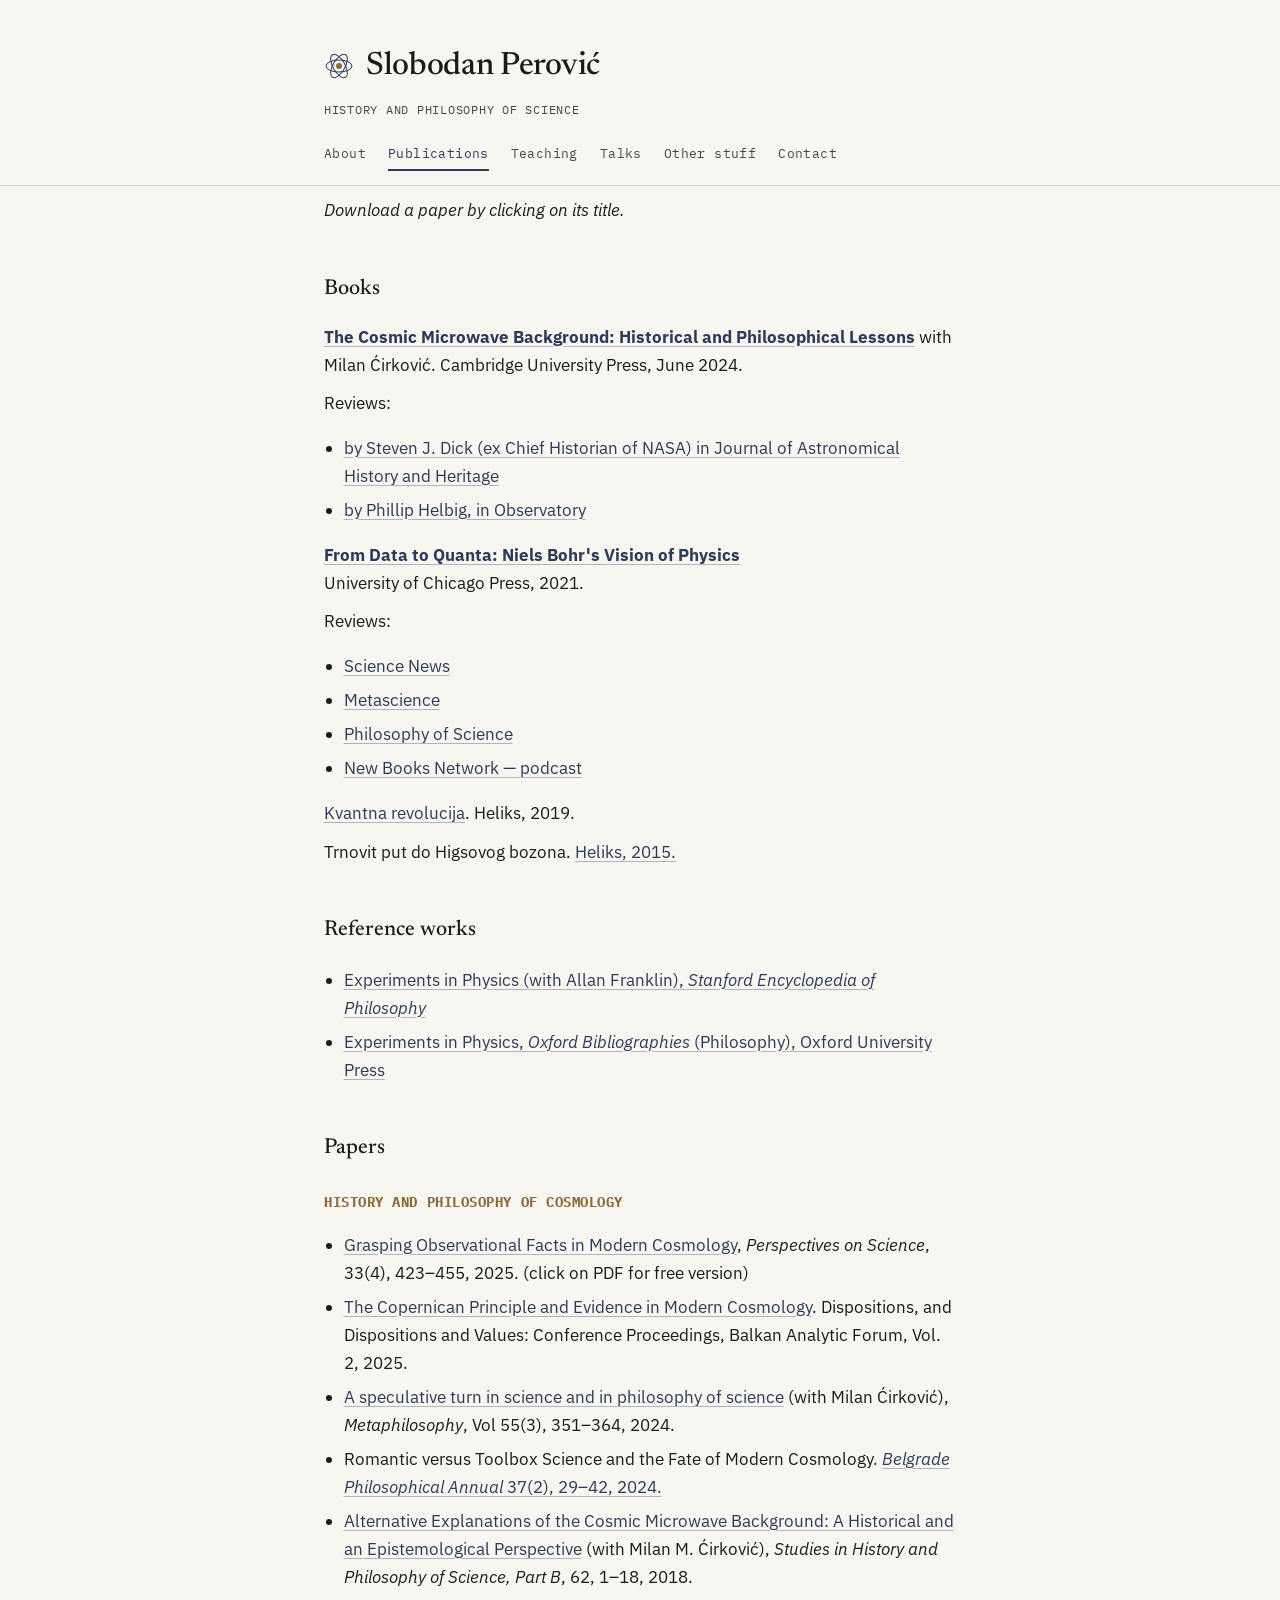
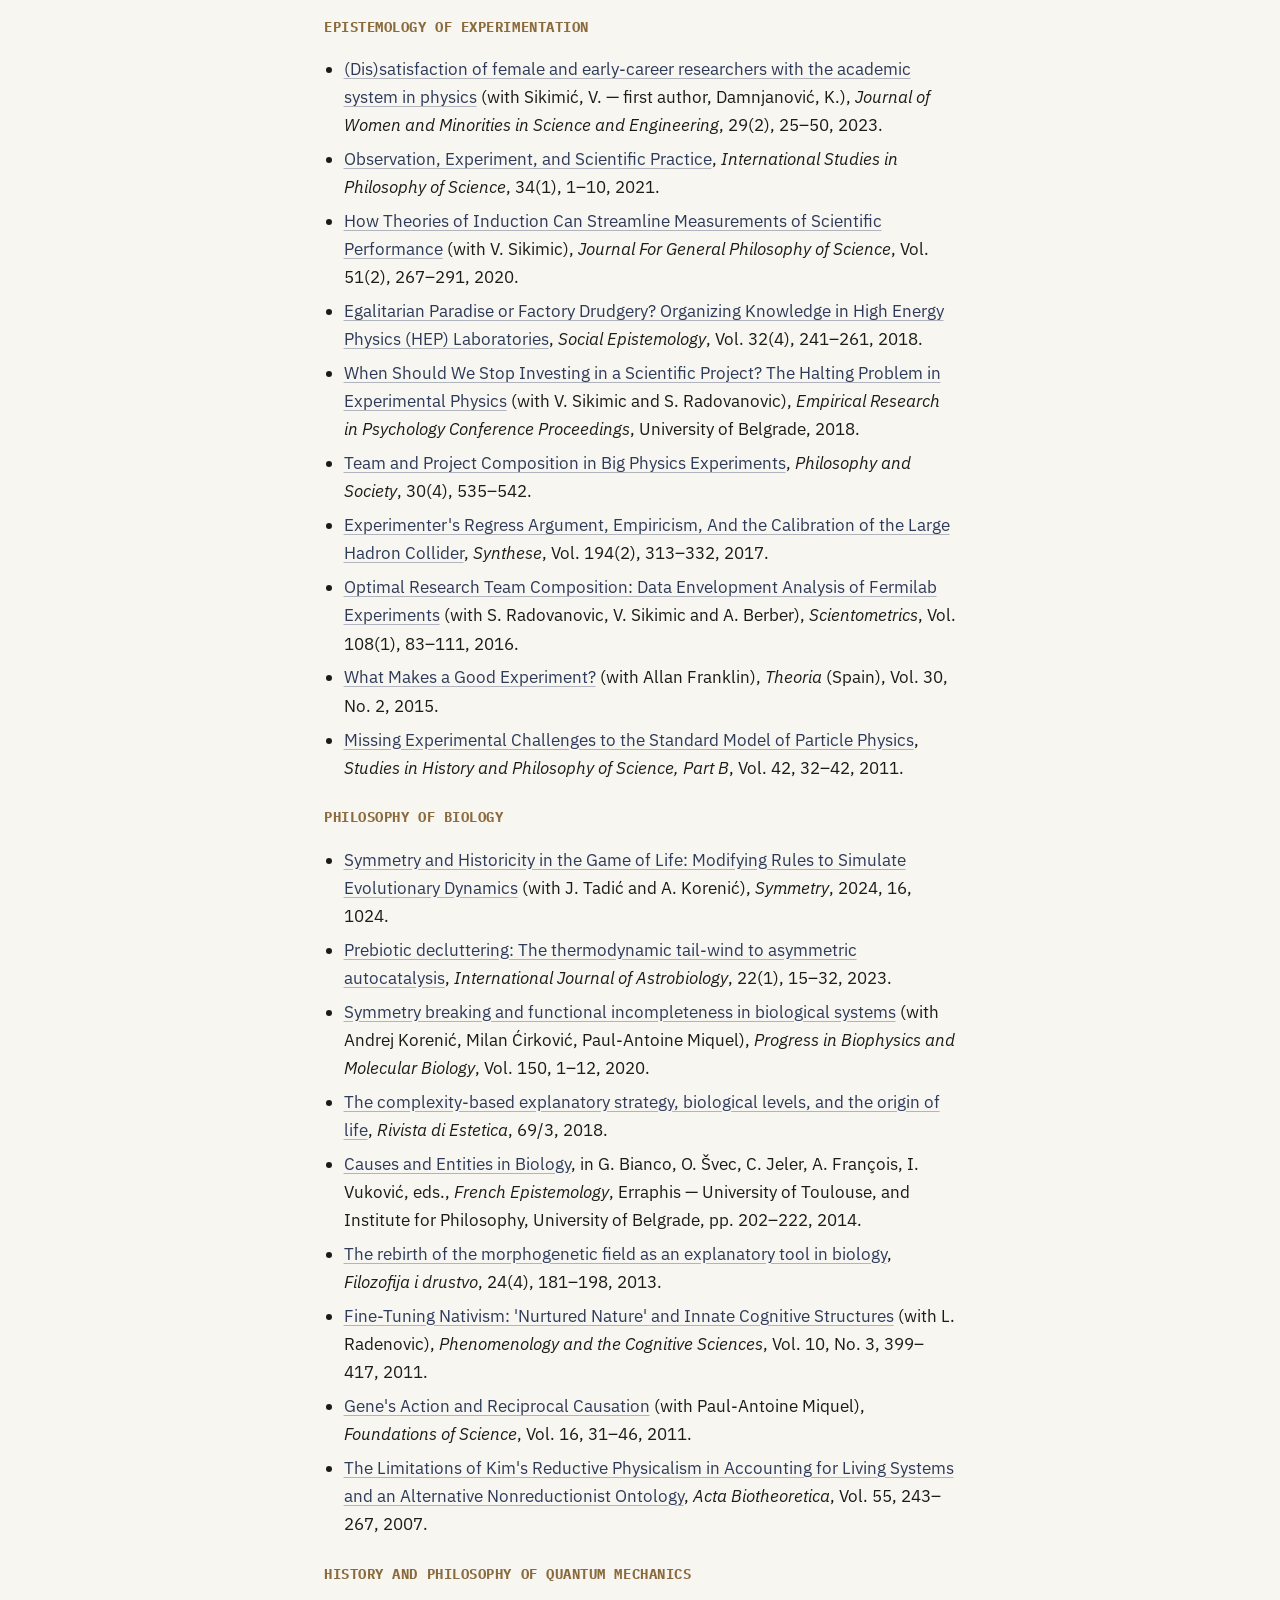
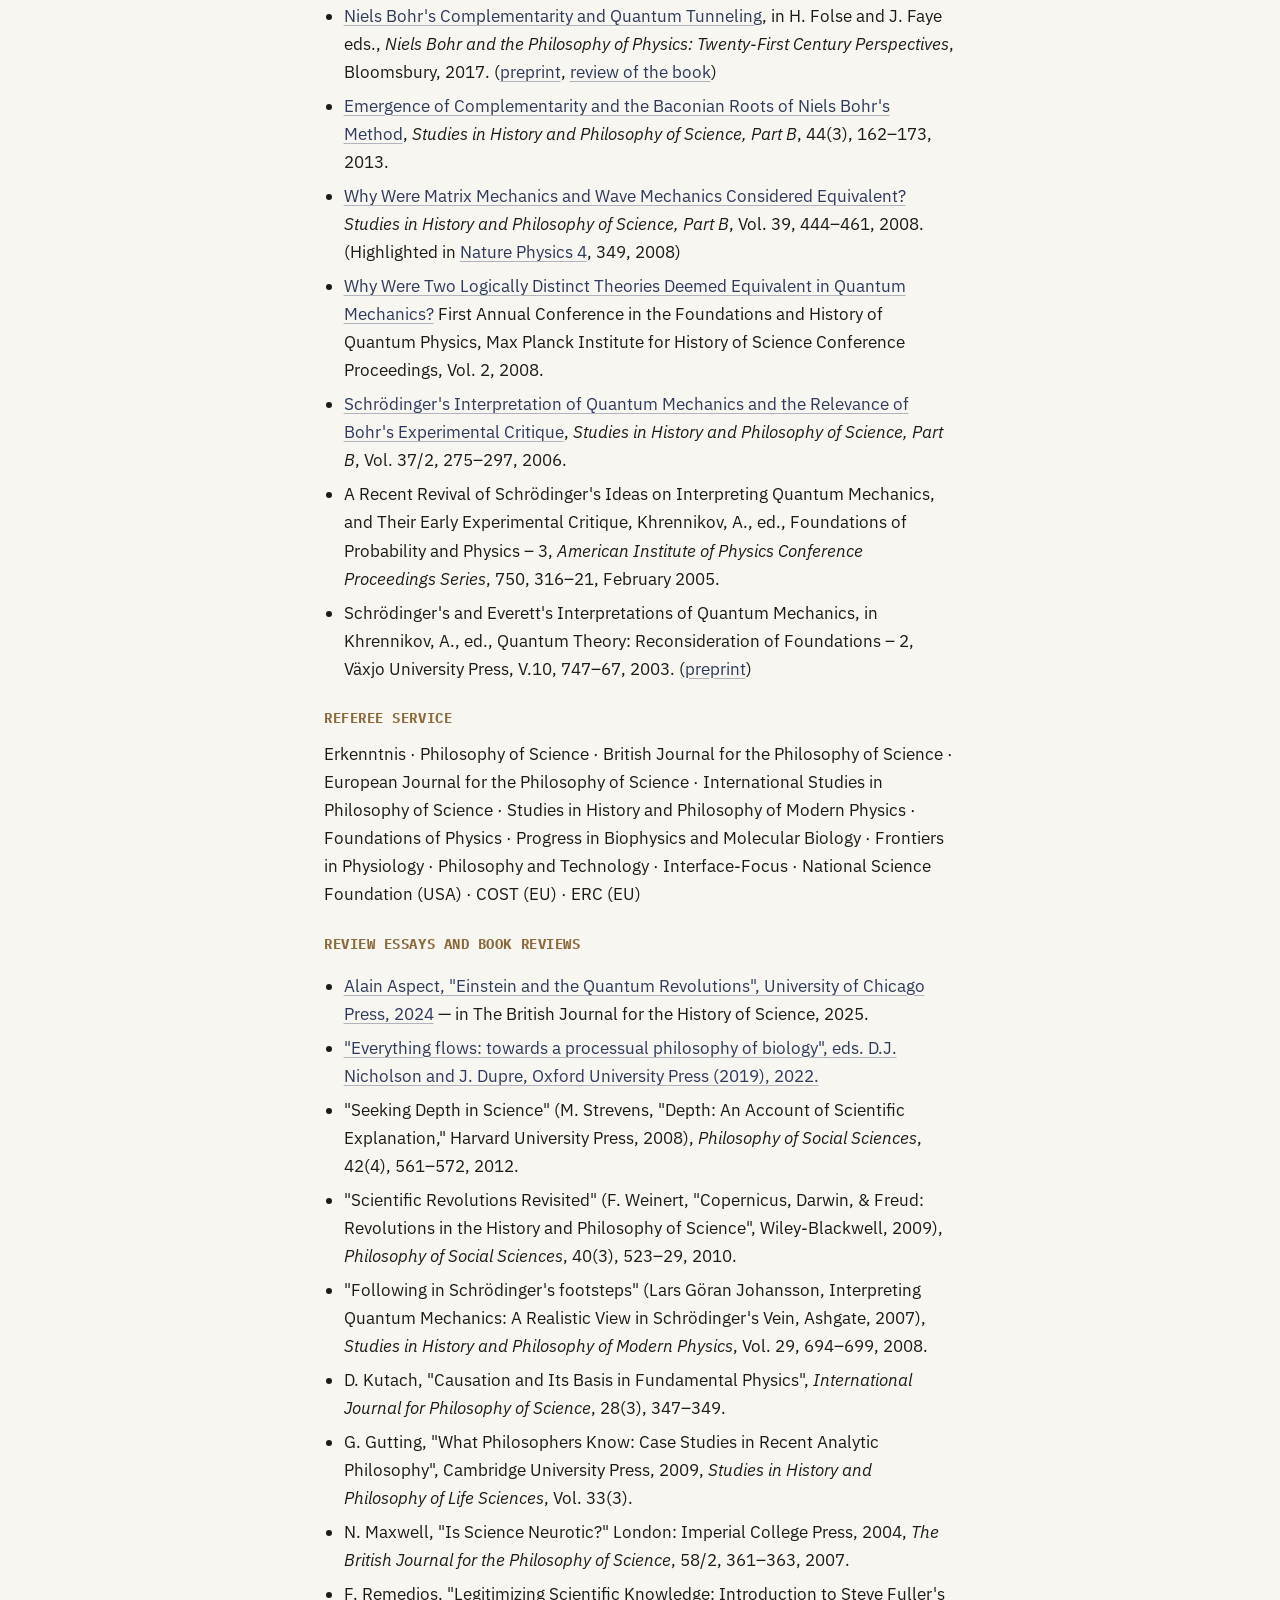
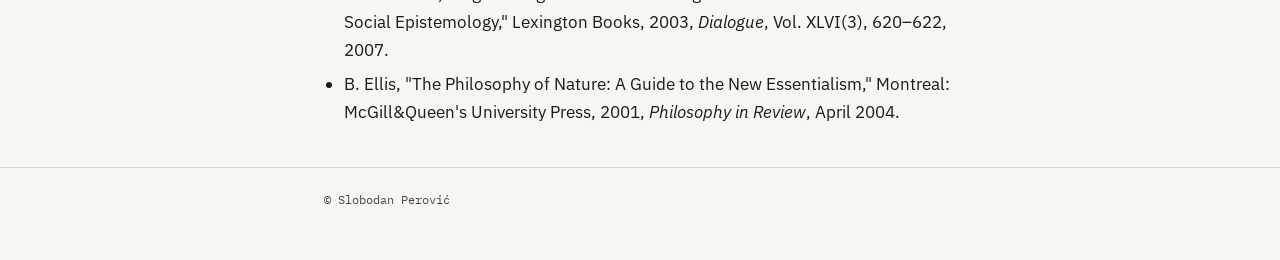
==== publications.html @ a777f741 "Add files via upload" ====
<!DOCTYPE html>
<html lang="en">
<head>
<meta charset="UTF-8">
<meta name="viewport" content="width=device-width, initial-scale=1.0">
<title>Publications — Slobodan Perović</title>
<link rel="stylesheet" href="style.css">
</head>
<body>
<header class="site-head">
  <div class="wrap">
    <div class="mark">
      <svg width="30" height="30" viewBox="0 0 30 30" fill="none" aria-hidden="true">
        <circle cx="15" cy="15" r="3" fill="#8b6b3d"/>
        <ellipse cx="15" cy="15" rx="13" ry="6" stroke="#2e3a59" stroke-width="1"/>
        <ellipse cx="15" cy="15" rx="13" ry="6" stroke="#2e3a59" stroke-width="1" transform="rotate(60 15 15)"/>
        <ellipse cx="15" cy="15" rx="13" ry="6" stroke="#2e3a59" stroke-width="1" transform="rotate(120 15 15)"/>
      </svg>
      <h1 class="name">Slobodan Perović</h1>
    </div>
    <p class="tagline">History and Philosophy of Science</p>
    <nav class="primary" aria-label="Primary">
      <a href="index.html">About</a>
      <a href="publications.html" aria-current="page">Publications</a>
      <a href="teaching.html">Teaching</a>
      <a href="talks.html">Talks</a>
      <a href="other-stuff.html">Other stuff</a>
      <a href="contact.html">Contact</a>
    </nav>
  </div>
</header>

<main class="wrap">
  <p><em>Download a paper by clicking on its title.</em></p>

  <h2>Books</h2>
  <p>
    <a href="https://www.cambridge.org/rs/universitypress/subjects/physics/history-philosophy-and-foundations-physics/cosmic-microwave-background-historical-and-philosophical-lessons?format=HB&isbn=9781108844604#contentsTabAnchor"><strong>The Cosmic Microwave Background: Historical and Philosophical Lessons</strong></a> with Milan Ćirković. Cambridge University Press, June 2024.
  </p>
  <p>Reviews:</p>
  <ul>
    <li><a href="https://www.sciengine.com/cfs/files/pdfs/view/1440-2807/E48D25704AE8447BB25E322429EAA5DD.pdf">by Steven J. Dick (ex Chief Historian of NASA) in Journal of Astronomical History and Heritage</a></li>
    <li><a href="https://www.obsmag.org/issues/published/2025/06/1306_0127.pdf">by Phillip Helbig, in Observatory</a></li>
  </ul>

  <p>
    <a href="https://press.uchicago.edu/ucp/books/book/chicago/F/bo101561191.html"><strong>From Data to Quanta: Niels Bohr's Vision of Physics</strong></a><br>
    University of Chicago Press, 2021.
  </p>
  <p>Reviews:</p>
  <ul>
    <li><a href="https://www.sciencenews.org/article/niels-bohrs-quantum-mechanics-data-quanta-book">Science News</a></li>
    <li><a href="https://link.springer.com/article/10.1007/s11016-022-00734-8">Metascience</a></li>
    <li><a href="https://www.michaelcuffaro.com/files/perovic_review.pdf">Philosophy of Science</a></li>
    <li><a href="https://newbooksnetwork.com/from-data-to-quanta">New Books Network — podcast</a></li>
  </ul>

  <p><a href="https://www.heliks.rs/kvantna_revolucija.php">Kvantna revolucija</a>. Heliks, 2019.</p>
  <p>Trnovit put do Higsovog bozona. <a href="https://www.amazon.com/Trnovit-put-Higsovog-bozona-savremene/dp/8686059473/ref=sr_1_fkmr0_1?s=books&ie=UTF8&qid=1486733081&sr=1-1-fkmr0&keywords=trnovi+put+do+higsovog+bozona">Heliks, 2015.</a></p>

  <h2>Reference works</h2>
  <ul>
    <li><a href="http://plato.stanford.edu/entries/physics-experiment/">Experiments in Physics (with Allan Franklin), <em>Stanford Encyclopedia of Philosophy</em></a></li>
    <li><a href="http://www.oxfordbibliographies.com/view/document/obo-9780195396577/obo-9780195396577-0214.xml">Experiments in Physics, <em>Oxford Bibliographies</em> (Philosophy), Oxford University Press</a></li>
  </ul>

  <h2>Papers</h2>

  <h3>History and philosophy of cosmology</h3>
  <ul>
    <li><a href="https://direct.mit.edu/posc/article/33/4/423/131571/Grasping-Observational-Facts-in-Modern-Cosmology">Grasping Observational Facts in Modern Cosmology</a>, <em>Perspectives on Science</em>, 33(4), 423–455, 2025. (click on PDF for free version)</li>
    <li><a href="https://doi.fil.bg.ac.rs/pdf/eb_ser/baf/2025-2/baf-2025-2-ch2.pdf">The Copernican Principle and Evidence in Modern Cosmology</a>. Dispositions, and Dispositions and Values: Conference Proceedings, Balkan Analytic Forum, Vol. 2, 2025.</li>
    <li><!-- WEEBLY-HOSTED FILE — see migration checklist --><a href="https://slobodanperovic.weebly.com/uploads/4/4/2/9/44296385/metaphilosophy_perovic_cirkovic.pdf">A speculative turn in science and in philosophy of science</a> (with Milan Ćirković), <em>Metaphilosophy</em>, Vol 55(3), 351–364, 2024.</li>
    <li>Romantic versus Toolbox Science and the Fate of Modern Cosmology. <a href="https://scindeks-clanci.ceon.rs/data/pdf/0353-3891/2024/0353-38912402029P.pdf"><em>Belgrade Philosophical Annual</em> 37(2), 29–42, 2024.</a></li>
    <li><!-- WEEBLY-HOSTED FILE — see migration checklist --><a href="https://slobodanperovic.weebly.com/uploads/4/4/2/9/44296385/cmb_published_1-s2.0-s1355219816302039-main.pdf">Alternative Explanations of the Cosmic Microwave Background: A Historical and an Epistemological Perspective</a> (with Milan M. Ćirković), <em>Studies in History and Philosophy of Science, Part B</em>, 62, 1–18, 2018.</li>
  </ul>

  <h3>Epistemology of experimentation</h3>
  <ul>
    <li><a href="https://www.dl.begellhouse.com/journals/00551c876cc2f027,45f5b4723dec7a84,518a77305a600739.html">(Dis)satisfaction of female and early-career researchers with the academic system in physics</a> (with Sikimić, V. — first author, Damnjanović, K.), <em>Journal of Women and Minorities in Science and Engineering</em>, 29(2), 25–50, 2023.</li>
    <li><!-- WEEBLY-HOSTED FILE — see migration checklist --><a href="https://slobodanperovic.weebly.com/uploads/4/4/2/9/44296385/isps_observation_experiment.pdf">Observation, Experiment, and Scientific Practice</a>, <em>International Studies in Philosophy of Science</em>, 34(1), 1–10, 2021.</li>
    <li><!-- WEEBLY-HOSTED FILE — see migration checklist --><a href="https://slobodanperovic.weebly.com/uploads/4/4/2/9/44296385/how_theories_of_induction_can_streamline_measurements_of_scientific_performance.pdf">How Theories of Induction Can Streamline Measurements of Scientific Performance</a> (with V. Sikimic), <em>Journal For General Philosophy of Science</em>, Vol. 51(2), 267–291, 2020.</li>
    <li><!-- WEEBLY-HOSTED FILE — see migration checklist --><a href="https://slobodanperovic.weebly.com/uploads/4/4/2/9/44296385/egalitarian_paradise_or_factory_drudgery_organizing_knowledge_production_in_high_energy_physics_hep_laboratories.pdf">Egalitarian Paradise or Factory Drudgery? Organizing Knowledge in High Energy Physics (HEP) Laboratories</a>, <em>Social Epistemology</em>, Vol. 32(4), 241–261, 2018.</li>
    <li><a href="http://empirijskaistrazivanja.org/wp-content/uploads/2016/06/EIP18-Zbornik-radova-u-celini.pdf#page=113">When Should We Stop Investing in a Scientific Project? The Halting Problem in Experimental Physics</a> (with V. Sikimic and S. Radovanovic), <em>Empirical Research in Psychology Conference Proceedings</em>, University of Belgrade, 2018.</li>
    <li><!-- WEEBLY-HOSTED FILE — see migration checklist --><a href="https://slobodanperovic.weebly.com/uploads/4/4/2/9/44296385/team_and_project_composition_fid.pdf">Team and Project Composition in Big Physics Experiments</a>, <em>Philosophy and Society</em>, 30(4), 535–542.</li>
    <li><!-- WEEBLY-HOSTED FILE — see migration checklist --><a href="https://slobodanperovic.weebly.com/uploads/4/4/2/9/44296385/lhc_calibration.pdf">Experimenter's Regress Argument, Empiricism, And the Calibration of the Large Hadron Collider</a>, <em>Synthese</em>, Vol. 194(2), 313–332, 2017.</li>
    <li><!-- WEEBLY-HOSTED FILE — see migration checklist --><a href="https://slobodanperovic.weebly.com/uploads/4/4/2/9/44296385/optimal_research_team_composition_fermilab.pdf">Optimal Research Team Composition: Data Envelopment Analysis of Fermilab Experiments</a> (with S. Radovanovic, V. Sikimic and A. Berber), <em>Scientometrics</em>, Vol. 108(1), 83–111, 2016.</li>
    <li><a href="http://www.ehu.eus/ojs/index.php/THEORIA/issue/view/1340">What Makes a Good Experiment?</a> (with Allan Franklin), <em>Theoria</em> (Spain), Vol. 30, No. 2, 2015.</li>
    <li><!-- WEEBLY-HOSTED FILE — see migration checklist --><a href="https://slobodanperovic.weebly.com/uploads/4/4/2/9/44296385/1-s2.0-s1355219810000821-main.pdf">Missing Experimental Challenges to the Standard Model of Particle Physics</a>, <em>Studies in History and Philosophy of Science, Part B</em>, Vol. 42, 32–42, 2011.</li>
  </ul>

  <h3>Philosophy of biology</h3>
  <ul>
    <li><a href="https://www.mdpi.com/2073-8994/16/8/1024">Symmetry and Historicity in the Game of Life: Modifying Rules to Simulate Evolutionary Dynamics</a> (with J. Tadić and A. Korenić), <em>Symmetry</em>, 2024, 16, 1024.</li>
    <li><a href="https://www.cambridge.org/core/services/aop-cambridge-core/content/view/21E5C1A3A813F80E51B9C87ED7BC41E3/S1473550422000295a.pdf/prebiotic-decluttering-the-thermodynamic-tail-wind-to-asymmetric-autocatalysis.pdf">Prebiotic decluttering: The thermodynamic tail-wind to asymmetric autocatalysis</a>, <em>International Journal of Astrobiology</em>, 22(1), 15–32, 2023.</li>
    <li><!-- WEEBLY-HOSTED FILE — see migration checklist --><a href="https://slobodanperovic.weebly.com/uploads/4/4/2/9/44296385/symetry_breaking_final_in_issue.pdf">Symmetry breaking and functional incompleteness in biological systems</a> (with Andrej Korenić, Milan Ćirković, Paul-Antoine Miquel), <em>Progress in Biophysics and Molecular Biology</em>, Vol. 150, 1–12, 2020.</li>
    <li><!-- WEEBLY-HOSTED FILE — see migration checklist --><a href="https://slobodanperovic.weebly.com/uploads/4/4/2/9/44296385/rde69-05_perovic.pdf">The complexity-based explanatory strategy, biological levels, and the origin of life</a>, <em>Rivista di Estetica</em>, 69/3, 2018.</li>
    <li><!-- WEEBLY-HOSTED FILE — see migration checklist --><a href="https://slobodanperovic.weebly.com/uploads/4/4/2/9/44296385/epistémologie_française-french_epistemology.pdf">Causes and Entities in Biology</a>, in G. Bianco, O. Švec, C. Jeler, A. François, I. Vuković, eds., <em>French Epistemology</em>, Erraphis — University of Toulouse, and Institute for Philosophy, University of Belgrade, pp. 202–222, 2014.</li>
    <li><a href="http://www.doiserbia.nb.rs/img/doi/0353-5738/2013/0353-57381304181P.pdf">The rebirth of the morphogenetic field as an explanatory tool in biology</a>, <em>Filozofija i drustvo</em>, 24(4), 181–198, 2013.</li>
    <li><!-- WEEBLY-HOSTED FILE — see migration checklist --><a href="https://slobodanperovic.weebly.com/uploads/4/4/2/9/44296385/art_3a10.1007_2fs11097-010-9180-0.pdf">Fine-Tuning Nativism: 'Nurtured Nature' and Innate Cognitive Structures</a> (with L. Radenovic), <em>Phenomenology and the Cognitive Sciences</em>, Vol. 10, No. 3, 399–417, 2011.</li>
    <li><a href="https://www.researchgate.net/publication/225429998_On_Gene%27s_Action_and_Reciprocal_Causation">Gene's Action and Reciprocal Causation</a> (with Paul-Antoine Miquel), <em>Foundations of Science</em>, Vol. 16, 31–46, 2011.</li>
    <li><!-- WEEBLY-HOSTED FILE — see migration checklist --><a href="https://slobodanperovic.weebly.com/uploads/4/4/2/9/44296385/the_limitations_of_kim_s_reductive_physi.pdf">The Limitations of Kim's Reductive Physicalism in Accounting for Living Systems and an Alternative Nonreductionist Ontology</a>, <em>Acta Biotheoretica</em>, Vol. 55, 243–267, 2007.</li>
  </ul>

  <h3>History and philosophy of quantum mechanics</h3>
  <ul>
    <li><a href="http://www.bloomsbury.com/uk/niels-bohr-and-the-philosophy-of-physics-9781350035119/">Niels Bohr's Complementarity and Quantum Tunneling</a>, in H. Folse and J. Faye eds., <em>Niels Bohr and the Philosophy of Physics: Twenty-First Century Perspectives</em>, Bloomsbury, 2017. (<a href="http://philsci-archive.pitt.edu/14031/1/Collection_Perovic_complementarity_tunneling_philsciarchives.pdf">preprint</a>, <a href="https://ndpr.nd.edu/news/niels-bohr-and-the-philosophy-of-physics-twenty-first-century-perspectives/">review of the book</a>)</li>
    <li><!-- WEEBLY-HOSTED FILE — see migration checklist --><a href="https://slobodanperovic.weebly.com/uploads/4/4/2/9/44296385/1-s2.0-s1355219813000427-main.pdf">Emergence of Complementarity and the Baconian Roots of Niels Bohr's Method</a>, <em>Studies in History and Philosophy of Science, Part B</em>, 44(3), 162–173, 2013.</li>
    <li><!-- WEEBLY-HOSTED FILE — see migration checklist --><a href="https://slobodanperovic.weebly.com/uploads/4/4/2/9/44296385/1-s2.0-s1355219808000063-main__1_.pdf">Why Were Matrix Mechanics and Wave Mechanics Considered Equivalent?</a> <em>Studies in History and Philosophy of Science, Part B</em>, Vol. 39, 444–461, 2008. (Highlighted in <a href="http://physics.gmu.edu/~pnikolic/QOB/papers/KaneNature.pdf">Nature Physics 4</a>, 349, 2008)</li>
    <li><a href="http://philsci-archive.pitt.edu/3658/1/perovic_preprint.pdf">Why Were Two Logically Distinct Theories Deemed Equivalent in Quantum Mechanics?</a> First Annual Conference in the Foundations and History of Quantum Physics, Max Planck Institute for History of Science Conference Proceedings, Vol. 2, 2008.</li>
    <li><a href="https://slobodanperovic.weebly.com/uploads/4/4/2/9/44296385/bohr_schrodinger_published.pdf">Schrödinger's Interpretation of Quantum Mechanics and the Relevance of Bohr's Experimental Critique</a>, <em>Studies in History and Philosophy of Science, Part B</em>, Vol. 37/2, 275–297, 2006. <!-- WEEBLY-HOSTED FILE — see migration checklist --></li>
    <li>A Recent Revival of Schrödinger's Ideas on Interpreting Quantum Mechanics, and Their Early Experimental Critique, Khrennikov, A., ed., Foundations of Probability and Physics – 3, <em>American Institute of Physics Conference Proceedings Series</em>, 750, 316–21, February 2005.</li>
    <li>Schrödinger's and Everett's Interpretations of Quantum Mechanics, in Khrennikov, A., ed., Quantum Theory: Reconsideration of Foundations – 2, Växjo University Press, V.10, 747–67, 2003. <!-- WEEBLY-HOSTED FILE — see migration checklist --> (<a href="https://slobodanperovic.weebly.com/uploads/4/4/2/9/44296385/schrodinger_everett_vaxjo-proceedings%5B2%5D_s_perovic.pdf">preprint</a>)</li>
  </ul>

  <h3>Referee service</h3>
  <p>Erkenntnis · Philosophy of Science · British Journal for the Philosophy of Science · European Journal for the Philosophy of Science · International Studies in Philosophy of Science · Studies in History and Philosophy of Modern Physics · Foundations of Physics · Progress in Biophysics and Molecular Biology · Frontiers in Physiology · Philosophy and Technology · Interface-Focus · National Science Foundation (USA) · COST (EU) · ERC (EU)</p>

  <h3>Review essays and book reviews</h3>
  <ul>
    <li><a href="https://www.cambridge.org/core/journals/british-journal-for-the-history-of-science/article/alain-aspect-einstein-and-the-quantum-revolutions-chicago-university-of-chicago-press-2024-pp-117-isbn-9780226832012-1600-cloth/07720EC0BFD5B180AAAAEBC1EBA61ECC">Alain Aspect, "Einstein and the Quantum Revolutions", University of Chicago Press, 2024</a> — in The British Journal for the History of Science, 2025.</li>
    <li><a href="https://link.springer.com/epdf/10.1007/s11016-022-00753-5">"Everything flows: towards a processual philosophy of biology", eds. D.J. Nicholson and J. Dupre, Oxford University Press (2019), 2022.</a></li>
    <li>"Seeking Depth in Science" (M. Strevens, "Depth: An Account of Scientific Explanation," Harvard University Press, 2008), <em>Philosophy of Social Sciences</em>, 42(4), 561–572, 2012.</li>
    <li>"Scientific Revolutions Revisited" (F. Weinert, "Copernicus, Darwin, & Freud: Revolutions in the History and Philosophy of Science", Wiley-Blackwell, 2009), <em>Philosophy of Social Sciences</em>, 40(3), 523–29, 2010.</li>
    <li>"Following in Schrödinger's footsteps" (Lars Göran Johansson, Interpreting Quantum Mechanics: A Realistic View in Schrödinger's Vein, Ashgate, 2007), <em>Studies in History and Philosophy of Modern Physics</em>, Vol. 29, 694–699, 2008.</li>
    <li>D. Kutach, "Causation and Its Basis in Fundamental Physics", <em>International Journal for Philosophy of Science</em>, 28(3), 347–349.</li>
    <li>G. Gutting, "What Philosophers Know: Case Studies in Recent Analytic Philosophy", Cambridge University Press, 2009, <em>Studies in History and Philosophy of Life Sciences</em>, Vol. 33(3).</li>
    <li>N. Maxwell, "Is Science Neurotic?" London: Imperial College Press, 2004, <em>The British Journal for the Philosophy of Science</em>, 58/2, 361–363, 2007.</li>
    <li>F. Remedios, "Legitimizing Scientific Knowledge: Introduction to Steve Fuller's Social Epistemology," Lexington Books, 2003, <em>Dialogue</em>, Vol. XLVI(3), 620–622, 2007.</li>
    <li>B. Ellis, "The Philosophy of Nature: A Guide to the New Essentialism," Montreal: McGill&Queen's University Press, 2001, <em>Philosophy in Review</em>, April 2004.</li>
  </ul>
</main>

<footer class="site-foot">
  <div class="wrap">© Slobodan Perović</div>
</footer>
</body>
</html>
---- style.css ----
@import url('https://fonts.googleapis.com/css2?family=Newsreader:ital,opsz,wght@0,6..72,400;0,6..72,500;0,6..72,600;1,6..72,400&family=IBM+Plex+Sans:wght@400;500;600&family=IBM+Plex+Mono:wght@400;500&display=swap');

:root{
  --paper:#f7f6f1;
  --paper-dim:#efede5;
  --ink:#1c1b17;
  --ink-soft:#4a473e;
  --rule:#d9d4c6;
  --indigo:#2e3a59;
  --gilt:#8b6b3d;
  --measure:680px;
}

*{box-sizing:border-box;}

html{scroll-behavior:smooth;}

body{
  margin:0;
  background:var(--paper);
  color:var(--ink);
  font-family:'IBM Plex Sans', system-ui, sans-serif;
  font-size:17px;
  line-height:1.65;
  -webkit-font-smoothing:antialiased;
}

a{color:var(--indigo); text-decoration-color:rgba(46,58,89,0.35); text-underline-offset:3px;}
a:hover{color:var(--gilt); text-decoration-color:var(--gilt);}
a:focus-visible, button:focus-visible{outline:2px solid var(--gilt); outline-offset:3px;}

.wrap{max-width:var(--measure); margin:0 auto; padding:0 24px;}

header.site-head{
  border-bottom:1px solid var(--rule);
  padding:40px 0 0 0;
}

.mark{
  display:flex; align-items:center; gap:12px; margin-bottom:6px;
}
.mark svg{flex-shrink:0;}

.name{
  font-family:'Newsreader', Georgia, serif;
  font-weight:500;
  font-size:2rem;
  letter-spacing:-0.01em;
  margin:0;
}
.tagline{
  font-family:'IBM Plex Mono', monospace;
  font-size:0.78rem;
  letter-spacing:0.06em;
  text-transform:uppercase;
  color:var(--ink-soft);
  margin:2px 0 20px 0;
}

nav.primary{
  display:flex; flex-wrap:wrap; gap:2px 22px;
  padding-bottom:14px;
}
nav.primary a{
  font-family:'IBM Plex Mono', monospace;
  font-size:0.82rem;
  letter-spacing:0.03em;
  color:var(--ink-soft);
  text-decoration:none;
  padding:4px 0;
  border-bottom:2px solid transparent;
}
nav.primary a:hover{ color:var(--indigo); border-bottom-color:var(--gilt); }
nav.primary a[aria-current="page"]{ color:var(--indigo); border-bottom-color:var(--indigo); }

main{padding:44px 0 30px 0;}

h2{
  font-family:'Newsreader', Georgia, serif;
  font-weight:500;
  font-size:1.35rem;
  margin:2.2em 0 0.7em 0;
  color:var(--ink);
}
h2:first-child{margin-top:0;}

h3{
  font-family:'IBM Plex Mono', monospace;
  font-size:0.85rem;
  letter-spacing:0.04em;
  text-transform:uppercase;
  color:var(--gilt);
  margin:1.8em 0 0.6em 0;
}

p{margin:0.6em 0;}
ul{padding-left:1.15em;}
li{margin:0.35em 0;}

.divider{
  border:none; border-top:1px solid var(--rule);
  margin:2.4em 0;
  position:relative;
}
.divider::after{
  content:"·";
  position:absolute; left:50%; top:-0.65em; transform:translateX(-50%);
  background:var(--paper); padding:0 10px;
  color:var(--gilt); font-size:1.1rem;
}

.contact-block{
  font-family:'IBM Plex Mono', monospace;
  font-size:0.92rem;
  background:var(--paper-dim);
  border:1px solid var(--rule);
  padding:20px 22px;
  border-radius:2px;
  margin-top:1.2em;
}
.contact-block a{word-break:break-word;}

figure{margin:1.2em 0;}
figure img{max-width:100%; border:1px solid var(--rule); display:block;}
figcaption{font-family:'IBM Plex Mono', monospace; font-size:0.78rem; color:var(--ink-soft); margin-top:6px;}

.video-embed{position:relative; padding-top:56.25%; margin:1em 0; border:1px solid var(--rule);}
.video-embed iframe{position:absolute; inset:0; width:100%; height:100%; border:0;}

footer.site-foot{
  border-top:1px solid var(--rule);
  margin-top:40px;
  padding:22px 0 50px 0;
  font-family:'IBM Plex Mono', monospace;
  font-size:0.76rem;
  color:var(--ink-soft);
}

@media (max-width:520px){
  body{font-size:16px;}
  .name{font-size:1.6rem;}
  header.site-head{padding-top:28px;}
}
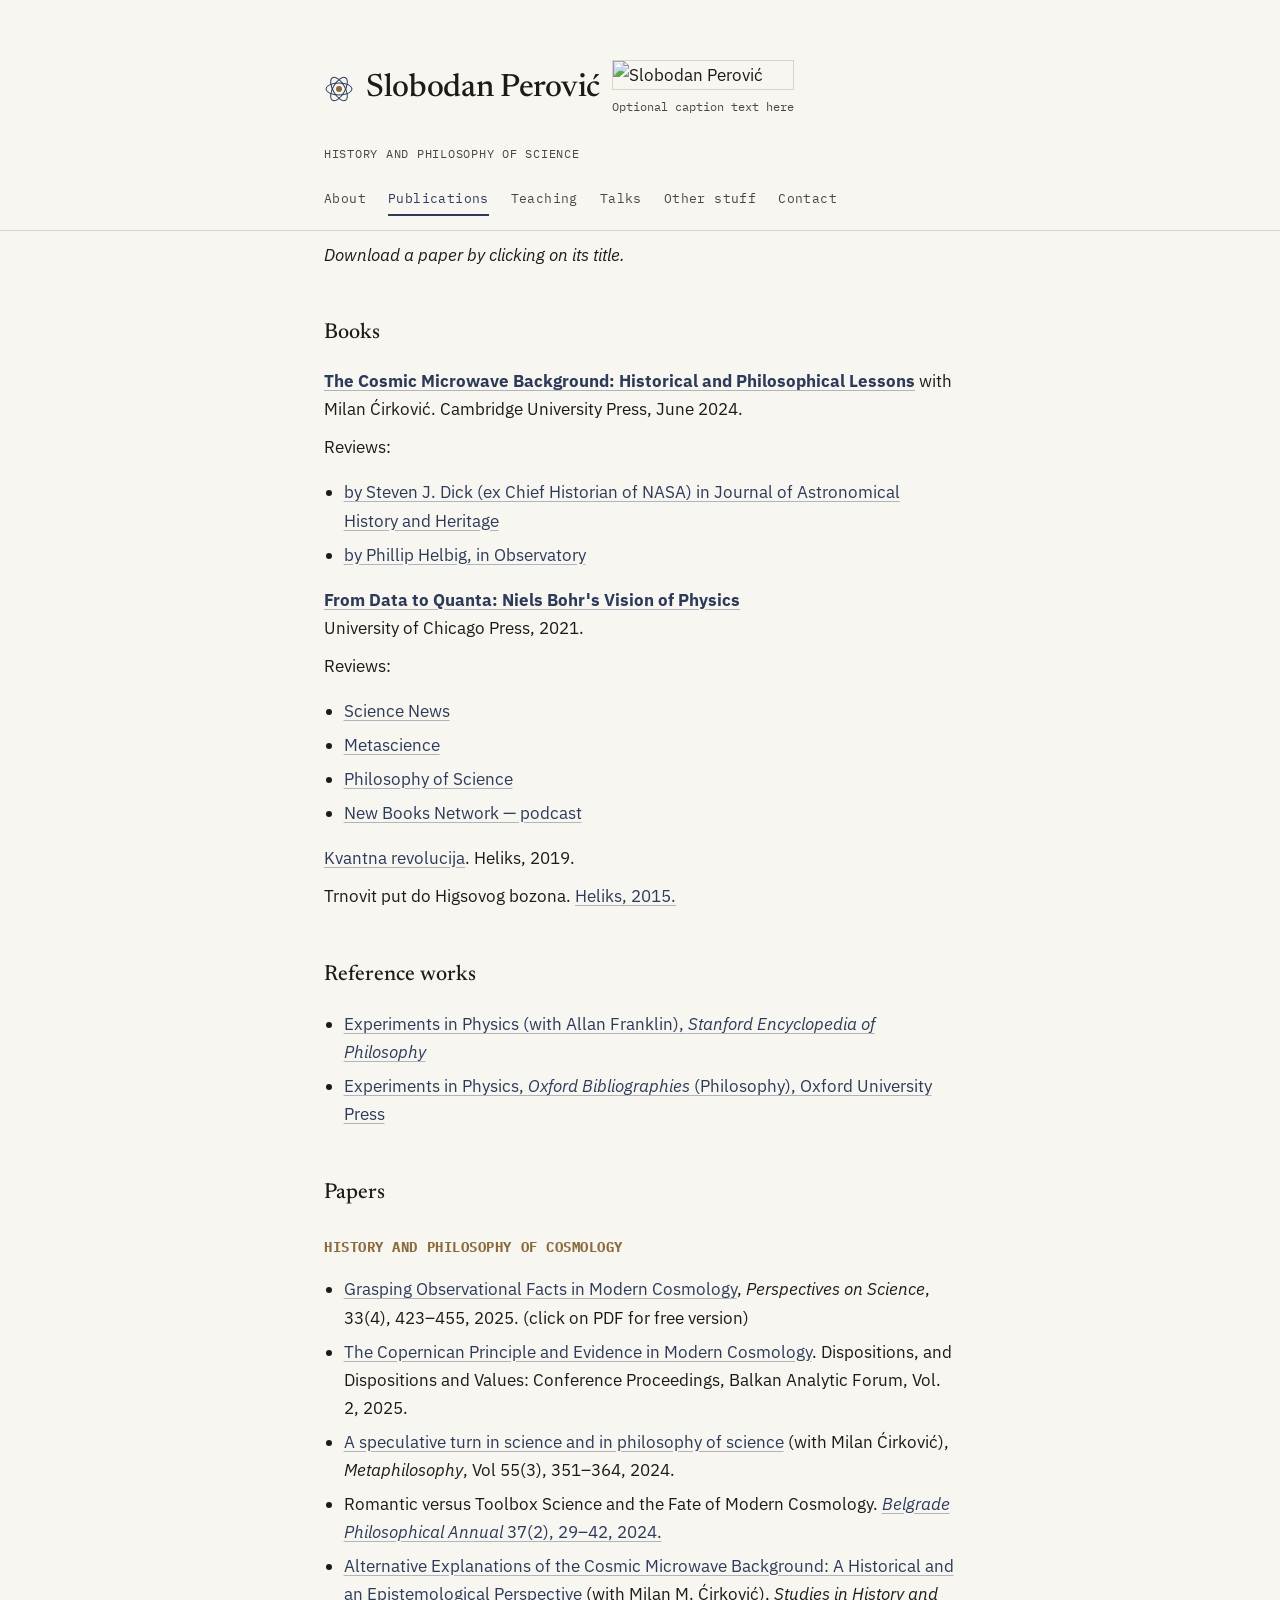
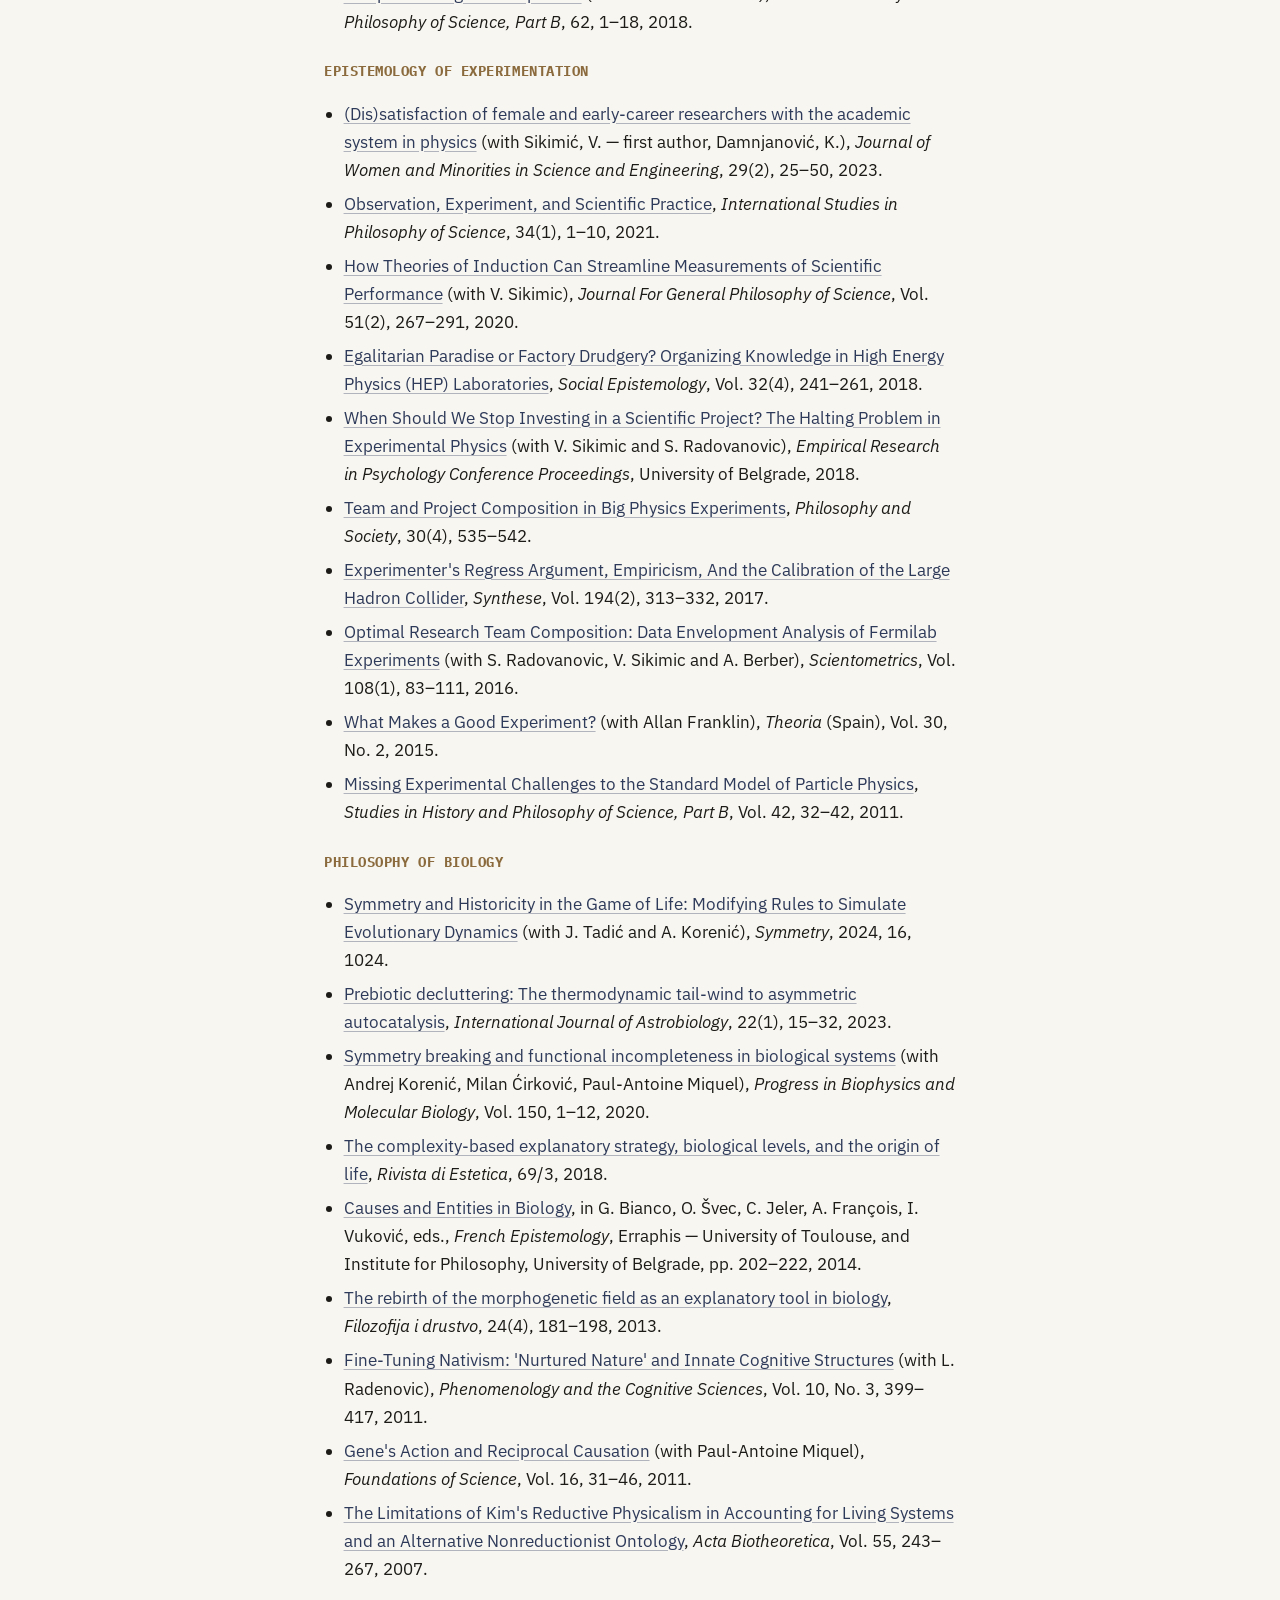
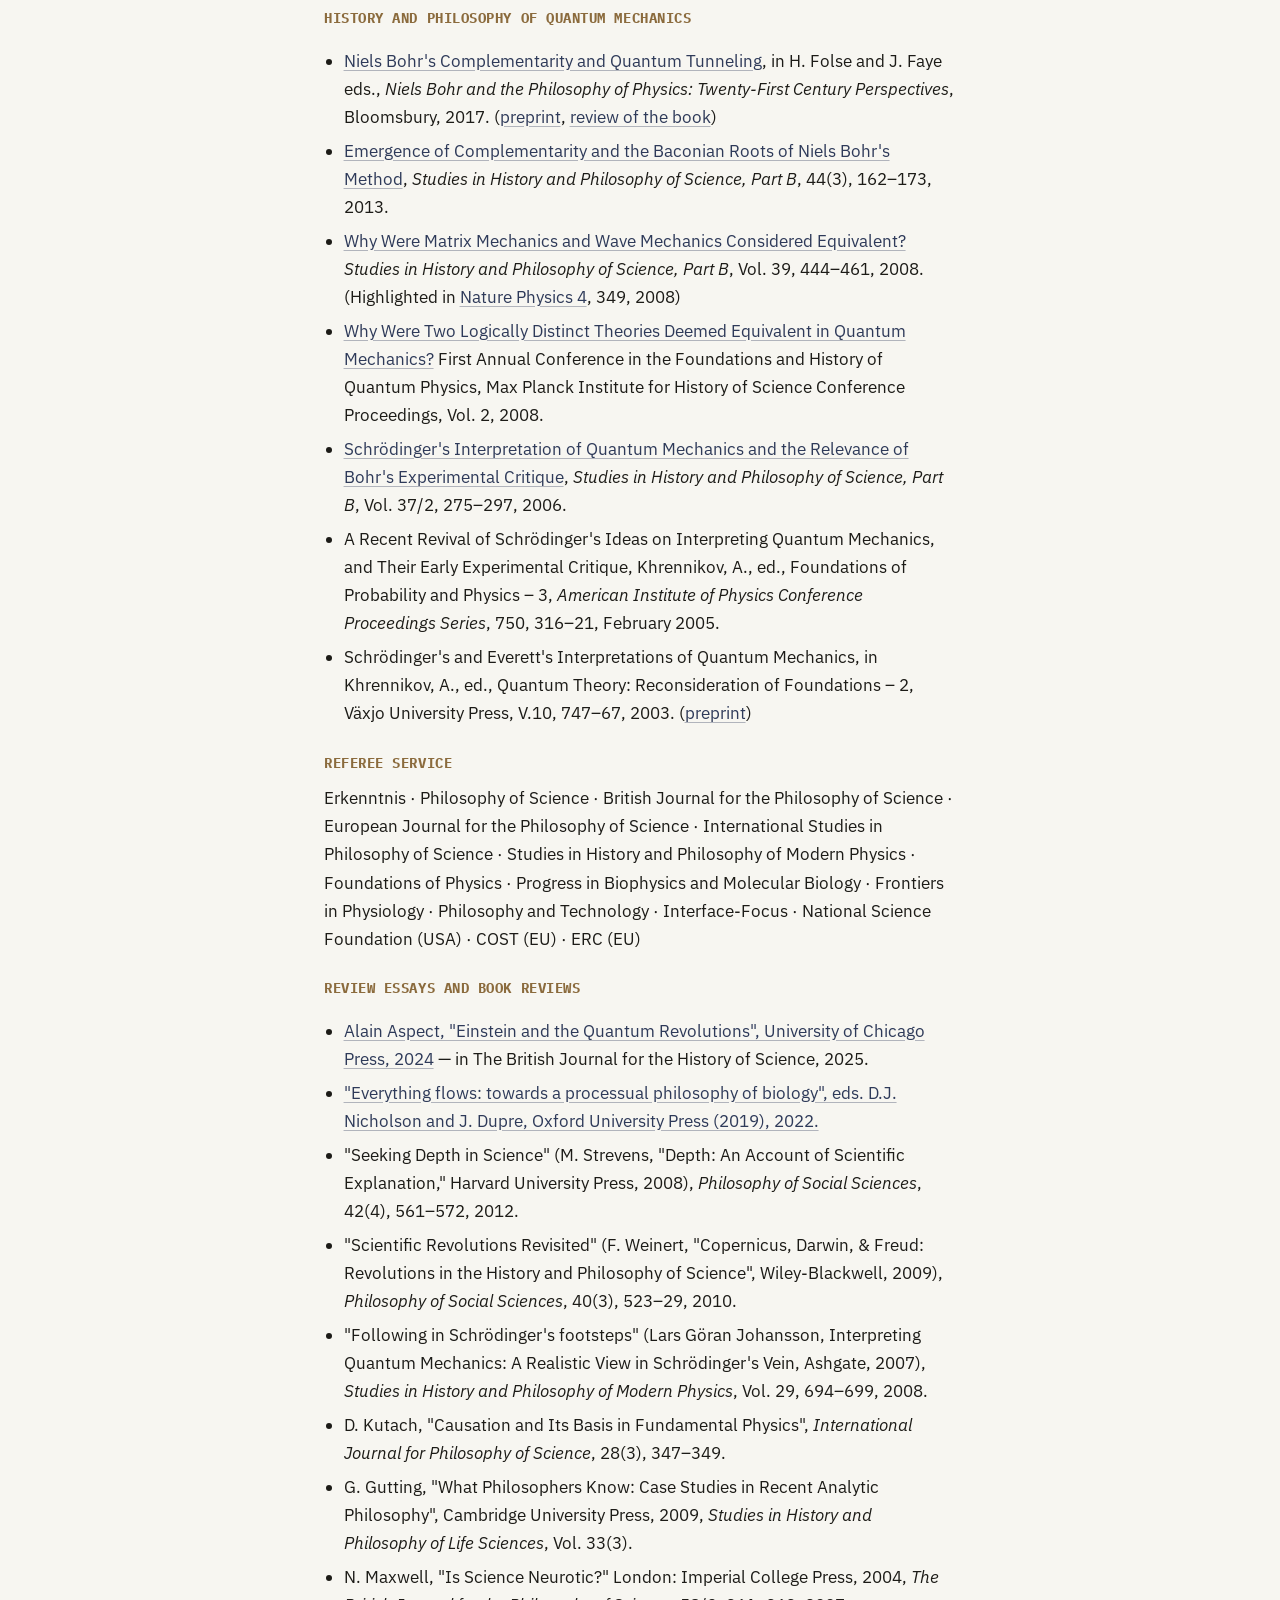
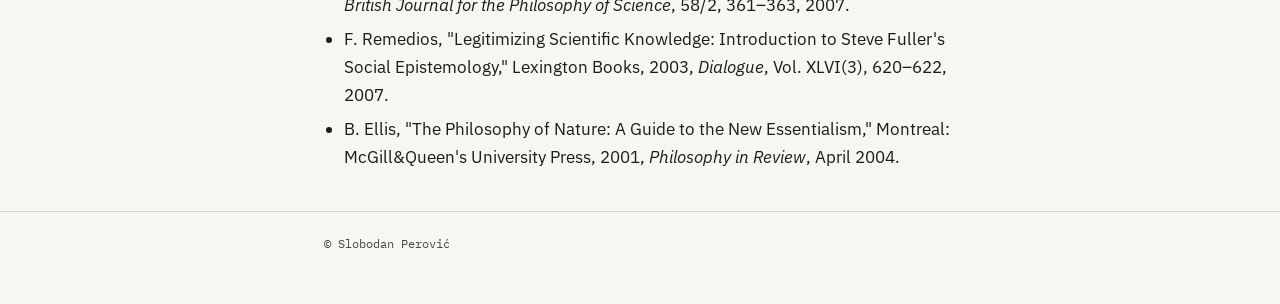
==== commit 8e9d061c: "Add image and caption for Slobodan Perović" ====
--- a/publications.html
+++ b/publications.html
@@ -17,6 +17,10 @@
         <ellipse cx="15" cy="15" rx="13" ry="6" stroke="#2e3a59" stroke-width="1" transform="rotate(120 15 15)"/>
       </svg>
       <h1 class="name">Slobodan Perović</h1>
+      <figure>
+  <img src="images/slobodanperovic.jpg" alt="Slobodan Perović">
+  <figcaption>Optional caption text here</figcaption>
+</figure>
     </div>
     <p class="tagline">History and Philosophy of Science</p>
     <nav class="primary" aria-label="Primary">
@@ -70,47 +74,47 @@
   <ul>
     <li><a href="https://direct.mit.edu/posc/article/33/4/423/131571/Grasping-Observational-Facts-in-Modern-Cosmology">Grasping Observational Facts in Modern Cosmology</a>, <em>Perspectives on Science</em>, 33(4), 423–455, 2025. (click on PDF for free version)</li>
     <li><a href="https://doi.fil.bg.ac.rs/pdf/eb_ser/baf/2025-2/baf-2025-2-ch2.pdf">The Copernican Principle and Evidence in Modern Cosmology</a>. Dispositions, and Dispositions and Values: Conference Proceedings, Balkan Analytic Forum, Vol. 2, 2025.</li>
-    <li><!-- WEEBLY-HOSTED FILE — see migration checklist --><a href="https://slobodanperovic.weebly.com/uploads/4/4/2/9/44296385/metaphilosophy_perovic_cirkovic.pdf">A speculative turn in science and in philosophy of science</a> (with Milan Ćirković), <em>Metaphilosophy</em>, Vol 55(3), 351–364, 2024.</li>
+    <li><!-- LOCAL FILE: must be uploaded to papers/ folder --><a href="papers/metaphilosophy_perovic_cirkovic.pdf">A speculative turn in science and in philosophy of science</a> (with Milan Ćirković), <em>Metaphilosophy</em>, Vol 55(3), 351–364, 2024.</li>
     <li>Romantic versus Toolbox Science and the Fate of Modern Cosmology. <a href="https://scindeks-clanci.ceon.rs/data/pdf/0353-3891/2024/0353-38912402029P.pdf"><em>Belgrade Philosophical Annual</em> 37(2), 29–42, 2024.</a></li>
-    <li><!-- WEEBLY-HOSTED FILE — see migration checklist --><a href="https://slobodanperovic.weebly.com/uploads/4/4/2/9/44296385/cmb_published_1-s2.0-s1355219816302039-main.pdf">Alternative Explanations of the Cosmic Microwave Background: A Historical and an Epistemological Perspective</a> (with Milan M. Ćirković), <em>Studies in History and Philosophy of Science, Part B</em>, 62, 1–18, 2018.</li>
+    <li><!-- LOCAL FILE: must be uploaded to papers/ folder --><a href="papers/cmb_published_1-s2.0-s1355219816302039-main.pdf">Alternative Explanations of the Cosmic Microwave Background: A Historical and an Epistemological Perspective</a> (with Milan M. Ćirković), <em>Studies in History and Philosophy of Science, Part B</em>, 62, 1–18, 2018.</li>
   </ul>
 
   <h3>Epistemology of experimentation</h3>
   <ul>
     <li><a href="https://www.dl.begellhouse.com/journals/00551c876cc2f027,45f5b4723dec7a84,518a77305a600739.html">(Dis)satisfaction of female and early-career researchers with the academic system in physics</a> (with Sikimić, V. — first author, Damnjanović, K.), <em>Journal of Women and Minorities in Science and Engineering</em>, 29(2), 25–50, 2023.</li>
-    <li><!-- WEEBLY-HOSTED FILE — see migration checklist --><a href="https://slobodanperovic.weebly.com/uploads/4/4/2/9/44296385/isps_observation_experiment.pdf">Observation, Experiment, and Scientific Practice</a>, <em>International Studies in Philosophy of Science</em>, 34(1), 1–10, 2021.</li>
-    <li><!-- WEEBLY-HOSTED FILE — see migration checklist --><a href="https://slobodanperovic.weebly.com/uploads/4/4/2/9/44296385/how_theories_of_induction_can_streamline_measurements_of_scientific_performance.pdf">How Theories of Induction Can Streamline Measurements of Scientific Performance</a> (with V. Sikimic), <em>Journal For General Philosophy of Science</em>, Vol. 51(2), 267–291, 2020.</li>
-    <li><!-- WEEBLY-HOSTED FILE — see migration checklist --><a href="https://slobodanperovic.weebly.com/uploads/4/4/2/9/44296385/egalitarian_paradise_or_factory_drudgery_organizing_knowledge_production_in_high_energy_physics_hep_laboratories.pdf">Egalitarian Paradise or Factory Drudgery? Organizing Knowledge in High Energy Physics (HEP) Laboratories</a>, <em>Social Epistemology</em>, Vol. 32(4), 241–261, 2018.</li>
+    <li><!-- LOCAL FILE: must be uploaded to papers/ folder --><a href="papers/isps_observation_experiment.pdf">Observation, Experiment, and Scientific Practice</a>, <em>International Studies in Philosophy of Science</em>, 34(1), 1–10, 2021.</li>
+    <li><!-- LOCAL FILE: must be uploaded to papers/ folder --><a href="papers/how_theories_of_induction_can_streamline_measurements_of_scientific_performance.pdf">How Theories of Induction Can Streamline Measurements of Scientific Performance</a> (with V. Sikimic), <em>Journal For General Philosophy of Science</em>, Vol. 51(2), 267–291, 2020.</li>
+    <li><!-- LOCAL FILE: must be uploaded to papers/ folder --><a href="papers/egalitarian_paradise_or_factory_drudgery_organizing_knowledge_production_in_high_energy_physics_hep_laboratories.pdf">Egalitarian Paradise or Factory Drudgery? Organizing Knowledge in High Energy Physics (HEP) Laboratories</a>, <em>Social Epistemology</em>, Vol. 32(4), 241–261, 2018.</li>
     <li><a href="http://empirijskaistrazivanja.org/wp-content/uploads/2016/06/EIP18-Zbornik-radova-u-celini.pdf#page=113">When Should We Stop Investing in a Scientific Project? The Halting Problem in Experimental Physics</a> (with V. Sikimic and S. Radovanovic), <em>Empirical Research in Psychology Conference Proceedings</em>, University of Belgrade, 2018.</li>
-    <li><!-- WEEBLY-HOSTED FILE — see migration checklist --><a href="https://slobodanperovic.weebly.com/uploads/4/4/2/9/44296385/team_and_project_composition_fid.pdf">Team and Project Composition in Big Physics Experiments</a>, <em>Philosophy and Society</em>, 30(4), 535–542.</li>
-    <li><!-- WEEBLY-HOSTED FILE — see migration checklist --><a href="https://slobodanperovic.weebly.com/uploads/4/4/2/9/44296385/lhc_calibration.pdf">Experimenter's Regress Argument, Empiricism, And the Calibration of the Large Hadron Collider</a>, <em>Synthese</em>, Vol. 194(2), 313–332, 2017.</li>
-    <li><!-- WEEBLY-HOSTED FILE — see migration checklist --><a href="https://slobodanperovic.weebly.com/uploads/4/4/2/9/44296385/optimal_research_team_composition_fermilab.pdf">Optimal Research Team Composition: Data Envelopment Analysis of Fermilab Experiments</a> (with S. Radovanovic, V. Sikimic and A. Berber), <em>Scientometrics</em>, Vol. 108(1), 83–111, 2016.</li>
+    <li><!-- LOCAL FILE: must be uploaded to papers/ folder --><a href="papers/team_and_project_composition_fid.pdf">Team and Project Composition in Big Physics Experiments</a>, <em>Philosophy and Society</em>, 30(4), 535–542.</li>
+    <li><!-- LOCAL FILE: must be uploaded to papers/ folder --><a href="papers/lhc_calibration.pdf">Experimenter's Regress Argument, Empiricism, And the Calibration of the Large Hadron Collider</a>, <em>Synthese</em>, Vol. 194(2), 313–332, 2017.</li>
+    <li><!-- LOCAL FILE: must be uploaded to papers/ folder --><a href="papers/optimal_research_team_composition_fermilab.pdf">Optimal Research Team Composition: Data Envelopment Analysis of Fermilab Experiments</a> (with S. Radovanovic, V. Sikimic and A. Berber), <em>Scientometrics</em>, Vol. 108(1), 83–111, 2016.</li>
     <li><a href="http://www.ehu.eus/ojs/index.php/THEORIA/issue/view/1340">What Makes a Good Experiment?</a> (with Allan Franklin), <em>Theoria</em> (Spain), Vol. 30, No. 2, 2015.</li>
-    <li><!-- WEEBLY-HOSTED FILE — see migration checklist --><a href="https://slobodanperovic.weebly.com/uploads/4/4/2/9/44296385/1-s2.0-s1355219810000821-main.pdf">Missing Experimental Challenges to the Standard Model of Particle Physics</a>, <em>Studies in History and Philosophy of Science, Part B</em>, Vol. 42, 32–42, 2011.</li>
+    <li><!-- LOCAL FILE: must be uploaded to papers/ folder --><a href="papers/1-s2.0-s1355219810000821-main.pdf">Missing Experimental Challenges to the Standard Model of Particle Physics</a>, <em>Studies in History and Philosophy of Science, Part B</em>, Vol. 42, 32–42, 2011.</li>
   </ul>
 
   <h3>Philosophy of biology</h3>
   <ul>
     <li><a href="https://www.mdpi.com/2073-8994/16/8/1024">Symmetry and Historicity in the Game of Life: Modifying Rules to Simulate Evolutionary Dynamics</a> (with J. Tadić and A. Korenić), <em>Symmetry</em>, 2024, 16, 1024.</li>
     <li><a href="https://www.cambridge.org/core/services/aop-cambridge-core/content/view/21E5C1A3A813F80E51B9C87ED7BC41E3/S1473550422000295a.pdf/prebiotic-decluttering-the-thermodynamic-tail-wind-to-asymmetric-autocatalysis.pdf">Prebiotic decluttering: The thermodynamic tail-wind to asymmetric autocatalysis</a>, <em>International Journal of Astrobiology</em>, 22(1), 15–32, 2023.</li>
-    <li><!-- WEEBLY-HOSTED FILE — see migration checklist --><a href="https://slobodanperovic.weebly.com/uploads/4/4/2/9/44296385/symetry_breaking_final_in_issue.pdf">Symmetry breaking and functional incompleteness in biological systems</a> (with Andrej Korenić, Milan Ćirković, Paul-Antoine Miquel), <em>Progress in Biophysics and Molecular Biology</em>, Vol. 150, 1–12, 2020.</li>
-    <li><!-- WEEBLY-HOSTED FILE — see migration checklist --><a href="https://slobodanperovic.weebly.com/uploads/4/4/2/9/44296385/rde69-05_perovic.pdf">The complexity-based explanatory strategy, biological levels, and the origin of life</a>, <em>Rivista di Estetica</em>, 69/3, 2018.</li>
-    <li><!-- WEEBLY-HOSTED FILE — see migration checklist --><a href="https://slobodanperovic.weebly.com/uploads/4/4/2/9/44296385/epistémologie_française-french_epistemology.pdf">Causes and Entities in Biology</a>, in G. Bianco, O. Švec, C. Jeler, A. François, I. Vuković, eds., <em>French Epistemology</em>, Erraphis — University of Toulouse, and Institute for Philosophy, University of Belgrade, pp. 202–222, 2014.</li>
+    <li><!-- LOCAL FILE: must be uploaded to papers/ folder --><a href="papers/symetry_breaking_final_in_issue.pdf">Symmetry breaking and functional incompleteness in biological systems</a> (with Andrej Korenić, Milan Ćirković, Paul-Antoine Miquel), <em>Progress in Biophysics and Molecular Biology</em>, Vol. 150, 1–12, 2020.</li>
+    <li><!-- LOCAL FILE: must be uploaded to papers/ folder --><a href="papers/rde69-05_perovic.pdf">The complexity-based explanatory strategy, biological levels, and the origin of life</a>, <em>Rivista di Estetica</em>, 69/3, 2018.</li>
+    <li><!-- LOCAL FILE: must be uploaded to papers/ folder --><a href="papers/epistemologie_francaise-french_epistemology.pdf">Causes and Entities in Biology</a>, in G. Bianco, O. Švec, C. Jeler, A. François, I. Vuković, eds., <em>French Epistemology</em>, Erraphis — University of Toulouse, and Institute for Philosophy, University of Belgrade, pp. 202–222, 2014.</li>
     <li><a href="http://www.doiserbia.nb.rs/img/doi/0353-5738/2013/0353-57381304181P.pdf">The rebirth of the morphogenetic field as an explanatory tool in biology</a>, <em>Filozofija i drustvo</em>, 24(4), 181–198, 2013.</li>
-    <li><!-- WEEBLY-HOSTED FILE — see migration checklist --><a href="https://slobodanperovic.weebly.com/uploads/4/4/2/9/44296385/art_3a10.1007_2fs11097-010-9180-0.pdf">Fine-Tuning Nativism: 'Nurtured Nature' and Innate Cognitive Structures</a> (with L. Radenovic), <em>Phenomenology and the Cognitive Sciences</em>, Vol. 10, No. 3, 399–417, 2011.</li>
+    <li><!-- LOCAL FILE: must be uploaded to papers/ folder --><a href="papers/art_3a10.1007_2fs11097-010-9180-0.pdf">Fine-Tuning Nativism: 'Nurtured Nature' and Innate Cognitive Structures</a> (with L. Radenovic), <em>Phenomenology and the Cognitive Sciences</em>, Vol. 10, No. 3, 399–417, 2011.</li>
     <li><a href="https://www.researchgate.net/publication/225429998_On_Gene%27s_Action_and_Reciprocal_Causation">Gene's Action and Reciprocal Causation</a> (with Paul-Antoine Miquel), <em>Foundations of Science</em>, Vol. 16, 31–46, 2011.</li>
-    <li><!-- WEEBLY-HOSTED FILE — see migration checklist --><a href="https://slobodanperovic.weebly.com/uploads/4/4/2/9/44296385/the_limitations_of_kim_s_reductive_physi.pdf">The Limitations of Kim's Reductive Physicalism in Accounting for Living Systems and an Alternative Nonreductionist Ontology</a>, <em>Acta Biotheoretica</em>, Vol. 55, 243–267, 2007.</li>
+    <li><!-- LOCAL FILE: must be uploaded to papers/ folder --><a href="papers/the_limitations_of_kim_s_reductive_physi.pdf">The Limitations of Kim's Reductive Physicalism in Accounting for Living Systems and an Alternative Nonreductionist Ontology</a>, <em>Acta Biotheoretica</em>, Vol. 55, 243–267, 2007.</li>
   </ul>
 
   <h3>History and philosophy of quantum mechanics</h3>
   <ul>
     <li><a href="http://www.bloomsbury.com/uk/niels-bohr-and-the-philosophy-of-physics-9781350035119/">Niels Bohr's Complementarity and Quantum Tunneling</a>, in H. Folse and J. Faye eds., <em>Niels Bohr and the Philosophy of Physics: Twenty-First Century Perspectives</em>, Bloomsbury, 2017. (<a href="http://philsci-archive.pitt.edu/14031/1/Collection_Perovic_complementarity_tunneling_philsciarchives.pdf">preprint</a>, <a href="https://ndpr.nd.edu/news/niels-bohr-and-the-philosophy-of-physics-twenty-first-century-perspectives/">review of the book</a>)</li>
-    <li><!-- WEEBLY-HOSTED FILE — see migration checklist --><a href="https://slobodanperovic.weebly.com/uploads/4/4/2/9/44296385/1-s2.0-s1355219813000427-main.pdf">Emergence of Complementarity and the Baconian Roots of Niels Bohr's Method</a>, <em>Studies in History and Philosophy of Science, Part B</em>, 44(3), 162–173, 2013.</li>
-    <li><!-- WEEBLY-HOSTED FILE — see migration checklist --><a href="https://slobodanperovic.weebly.com/uploads/4/4/2/9/44296385/1-s2.0-s1355219808000063-main__1_.pdf">Why Were Matrix Mechanics and Wave Mechanics Considered Equivalent?</a> <em>Studies in History and Philosophy of Science, Part B</em>, Vol. 39, 444–461, 2008. (Highlighted in <a href="http://physics.gmu.edu/~pnikolic/QOB/papers/KaneNature.pdf">Nature Physics 4</a>, 349, 2008)</li>
+    <li><!-- LOCAL FILE: must be uploaded to papers/ folder --><a href="papers/1-s2.0-s1355219813000427-main.pdf">Emergence of Complementarity and the Baconian Roots of Niels Bohr's Method</a>, <em>Studies in History and Philosophy of Science, Part B</em>, 44(3), 162–173, 2013.</li>
+    <li><!-- LOCAL FILE: must be uploaded to papers/ folder --><a href="papers/1-s2.0-s1355219808000063-main__1_.pdf">Why Were Matrix Mechanics and Wave Mechanics Considered Equivalent?</a> <em>Studies in History and Philosophy of Science, Part B</em>, Vol. 39, 444–461, 2008. (Highlighted in <a href="http://physics.gmu.edu/~pnikolic/QOB/papers/KaneNature.pdf">Nature Physics 4</a>, 349, 2008)</li>
     <li><a href="http://philsci-archive.pitt.edu/3658/1/perovic_preprint.pdf">Why Were Two Logically Distinct Theories Deemed Equivalent in Quantum Mechanics?</a> First Annual Conference in the Foundations and History of Quantum Physics, Max Planck Institute for History of Science Conference Proceedings, Vol. 2, 2008.</li>
-    <li><a href="https://slobodanperovic.weebly.com/uploads/4/4/2/9/44296385/bohr_schrodinger_published.pdf">Schrödinger's Interpretation of Quantum Mechanics and the Relevance of Bohr's Experimental Critique</a>, <em>Studies in History and Philosophy of Science, Part B</em>, Vol. 37/2, 275–297, 2006. <!-- WEEBLY-HOSTED FILE — see migration checklist --></li>
+    <li><a href="papers/bohr_schrodinger_published.pdf">Schrödinger's Interpretation of Quantum Mechanics and the Relevance of Bohr's Experimental Critique</a>, <em>Studies in History and Philosophy of Science, Part B</em>, Vol. 37/2, 275–297, 2006. <!-- LOCAL FILE: must be uploaded to papers/ folder --></li>
     <li>A Recent Revival of Schrödinger's Ideas on Interpreting Quantum Mechanics, and Their Early Experimental Critique, Khrennikov, A., ed., Foundations of Probability and Physics – 3, <em>American Institute of Physics Conference Proceedings Series</em>, 750, 316–21, February 2005.</li>
-    <li>Schrödinger's and Everett's Interpretations of Quantum Mechanics, in Khrennikov, A., ed., Quantum Theory: Reconsideration of Foundations – 2, Växjo University Press, V.10, 747–67, 2003. <!-- WEEBLY-HOSTED FILE — see migration checklist --> (<a href="https://slobodanperovic.weebly.com/uploads/4/4/2/9/44296385/schrodinger_everett_vaxjo-proceedings%5B2%5D_s_perovic.pdf">preprint</a>)</li>
+    <li>Schrödinger's and Everett's Interpretations of Quantum Mechanics, in Khrennikov, A., ed., Quantum Theory: Reconsideration of Foundations – 2, Växjo University Press, V.10, 747–67, 2003. <!-- LOCAL FILE: must be uploaded to papers/ folder --> (<a href="papers/schrodinger_everett_vaxjo_proceedings_s_perovic.pdf">preprint</a>)</li>
   </ul>
 
   <h3>Referee service</h3>
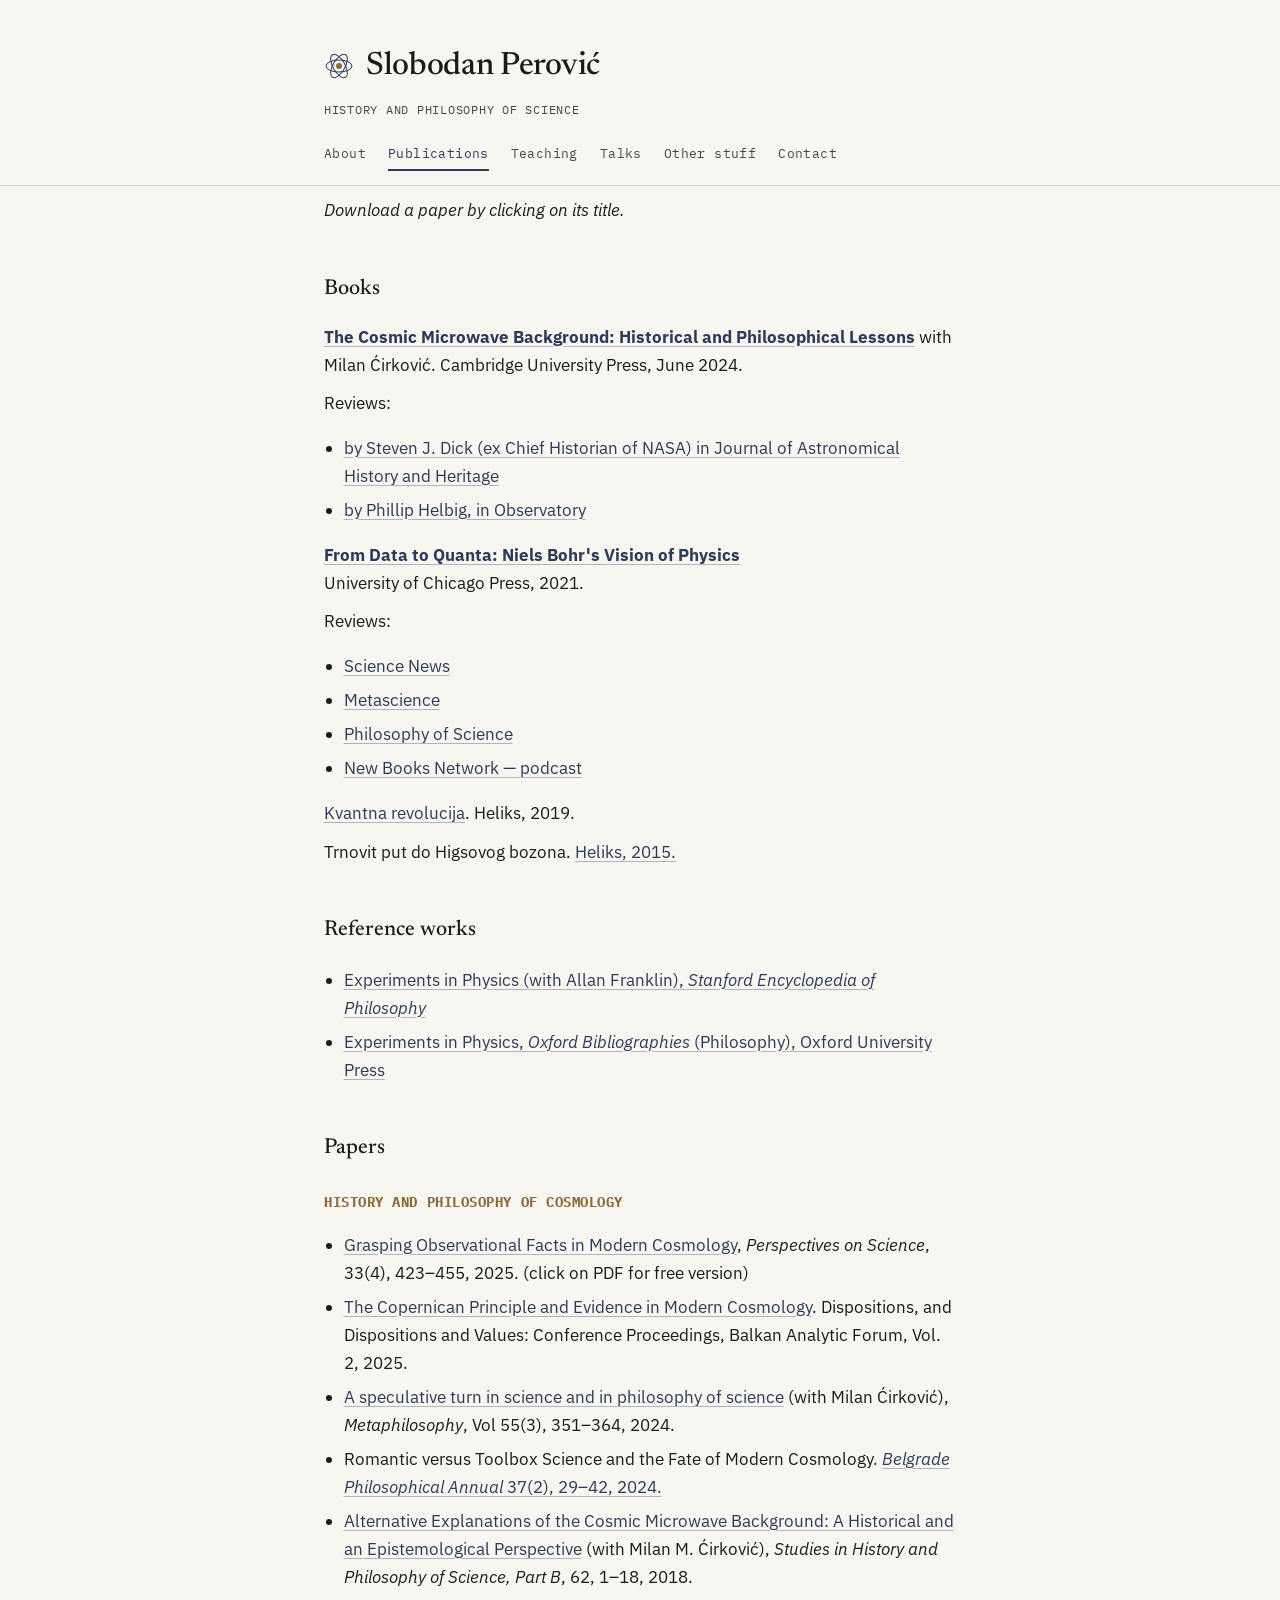
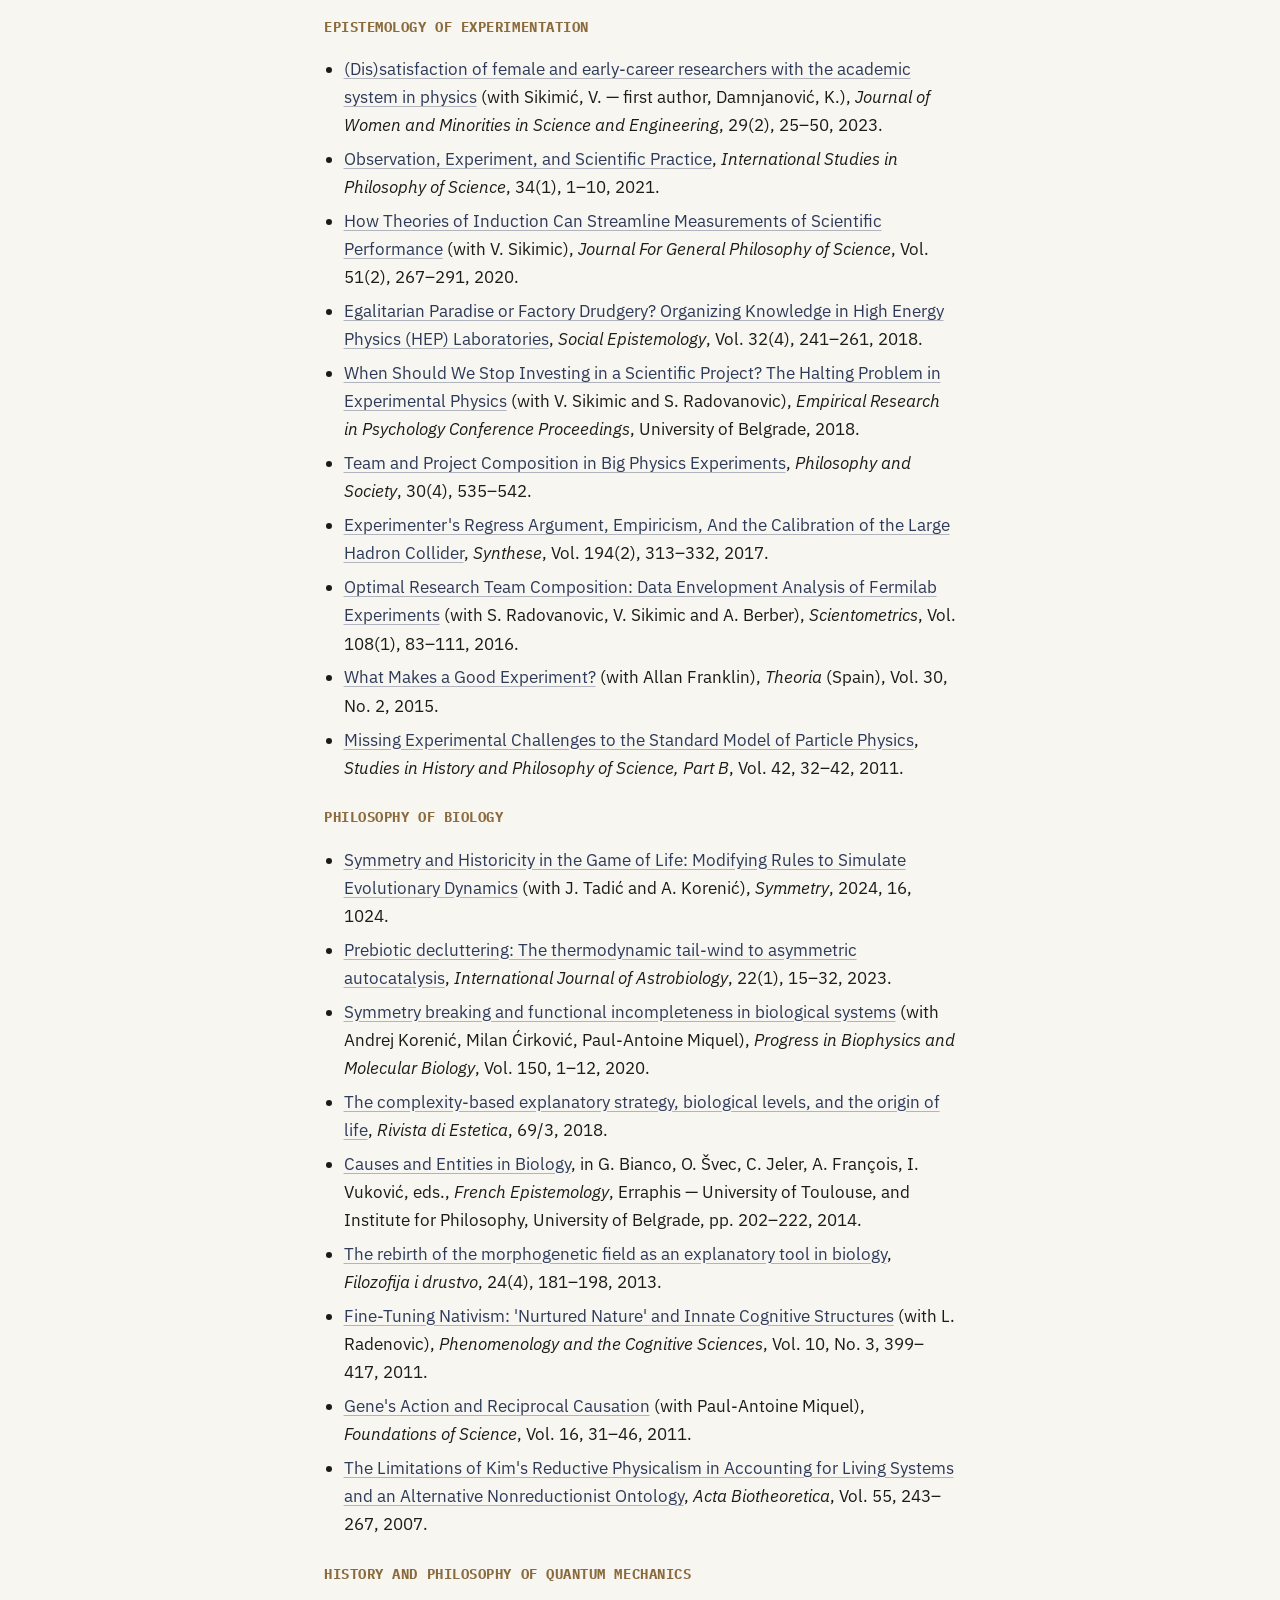
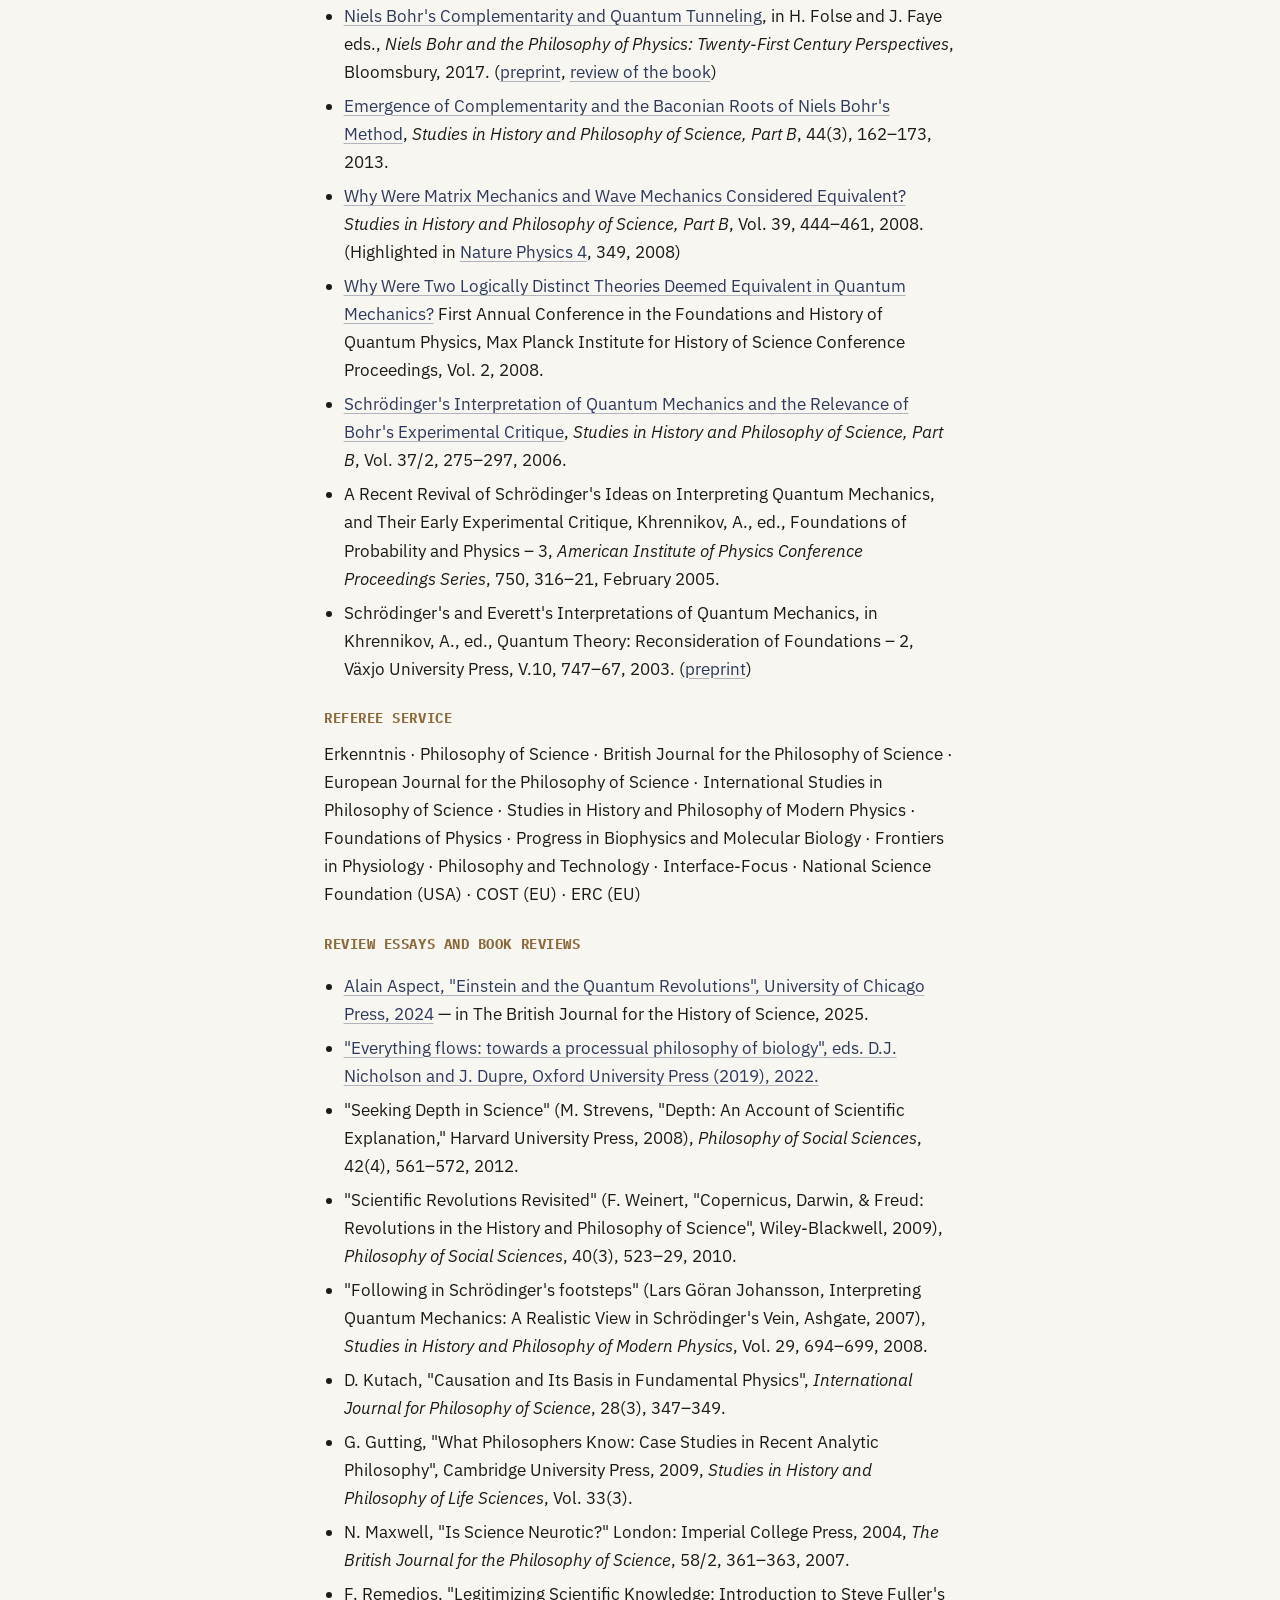
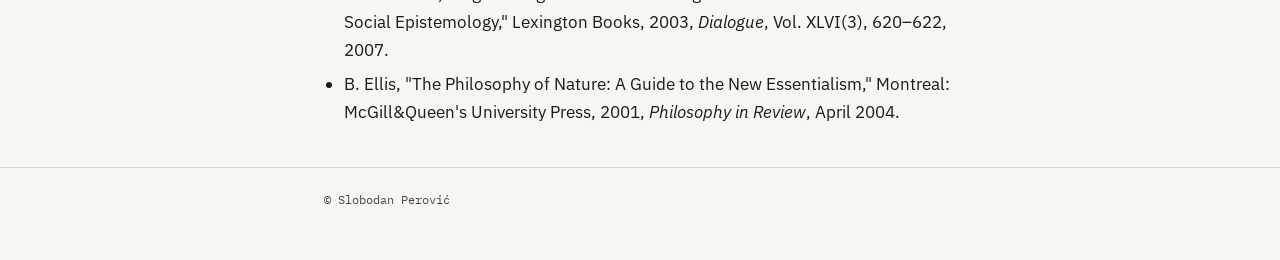
==== commit 604b59f3: "Remove image and caption from publications.html Removed figure and image for Slobodan Perović." ====
--- a/publications.html
+++ b/publications.html
@@ -17,11 +17,7 @@
         <ellipse cx="15" cy="15" rx="13" ry="6" stroke="#2e3a59" stroke-width="1" transform="rotate(120 15 15)"/>
       </svg>
       <h1 class="name">Slobodan Perović</h1>
-      <figure>
-  <img src="images/slobodanperovic.jpg" alt="Slobodan Perović">
-  <figcaption>Optional caption text here</figcaption>
-</figure>
-    </div>
+         </div>
     <p class="tagline">History and Philosophy of Science</p>
     <nav class="primary" aria-label="Primary">
       <a href="index.html">About</a>
